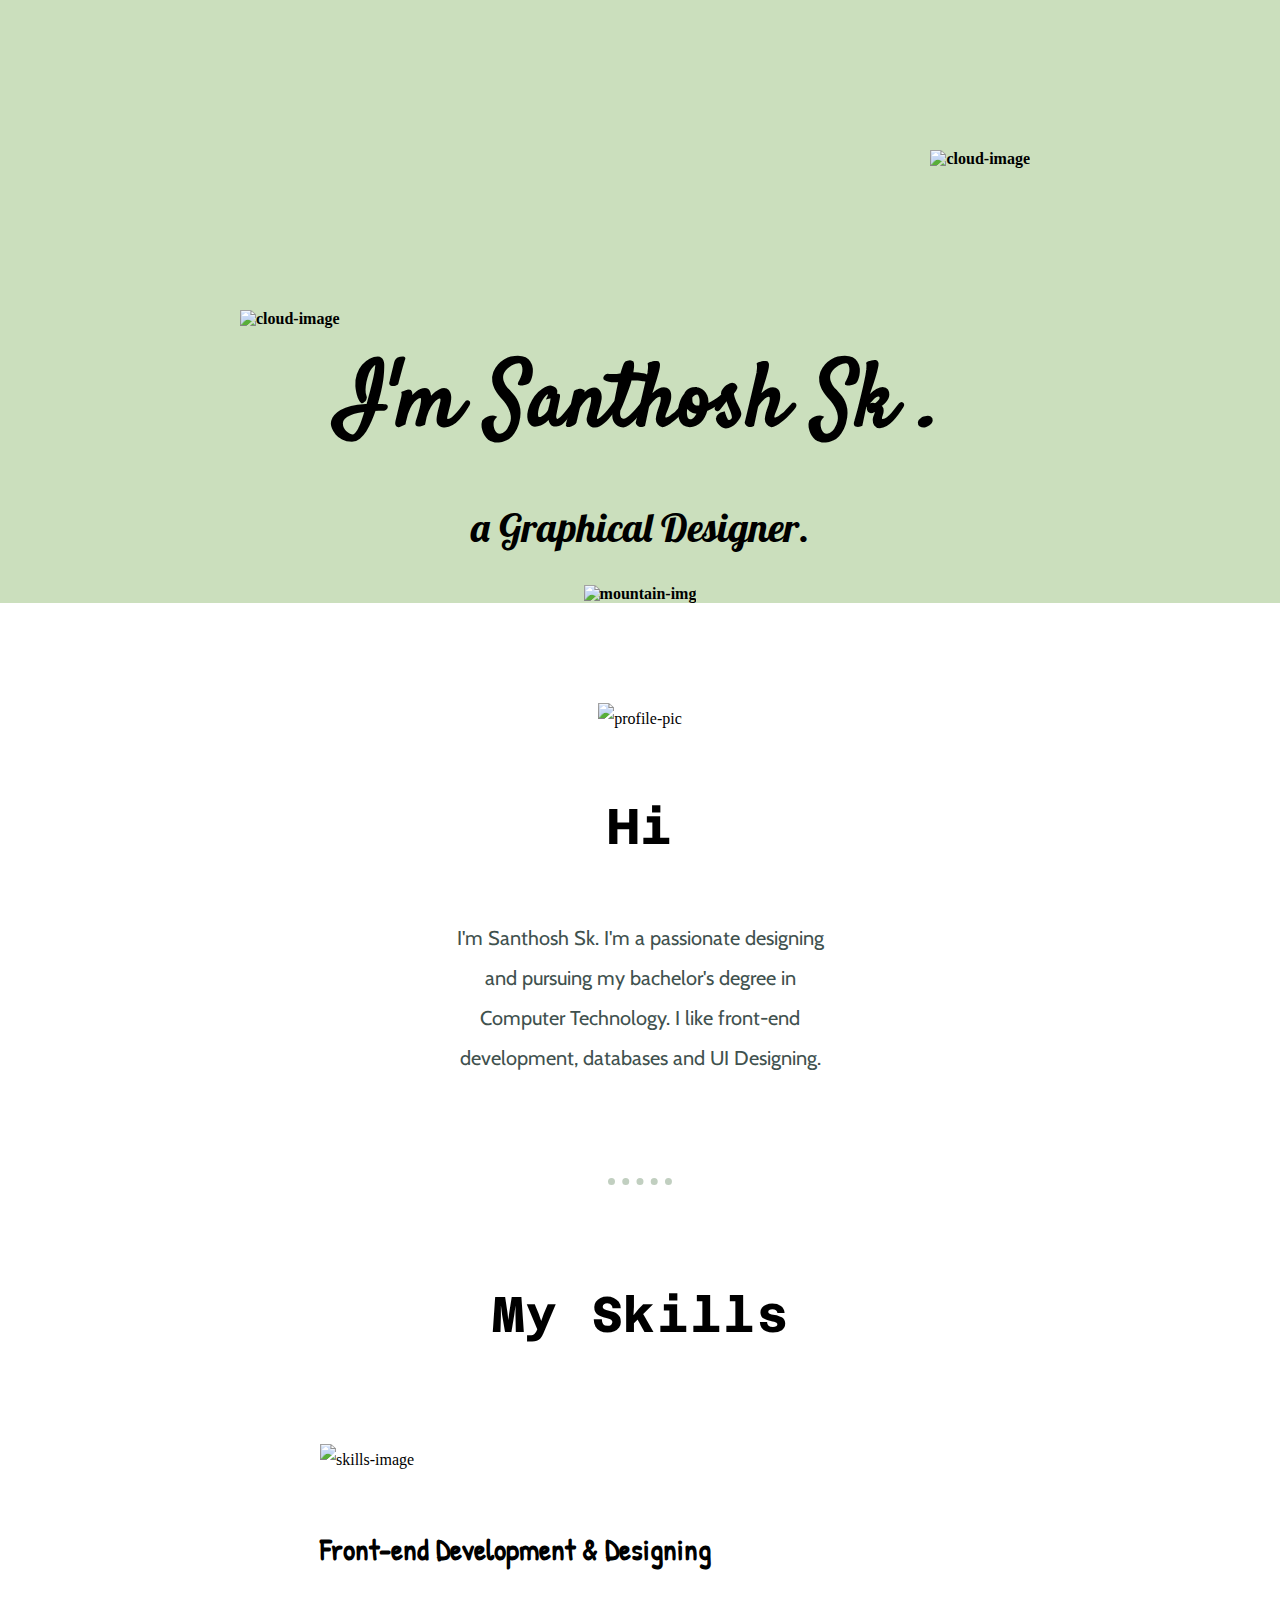
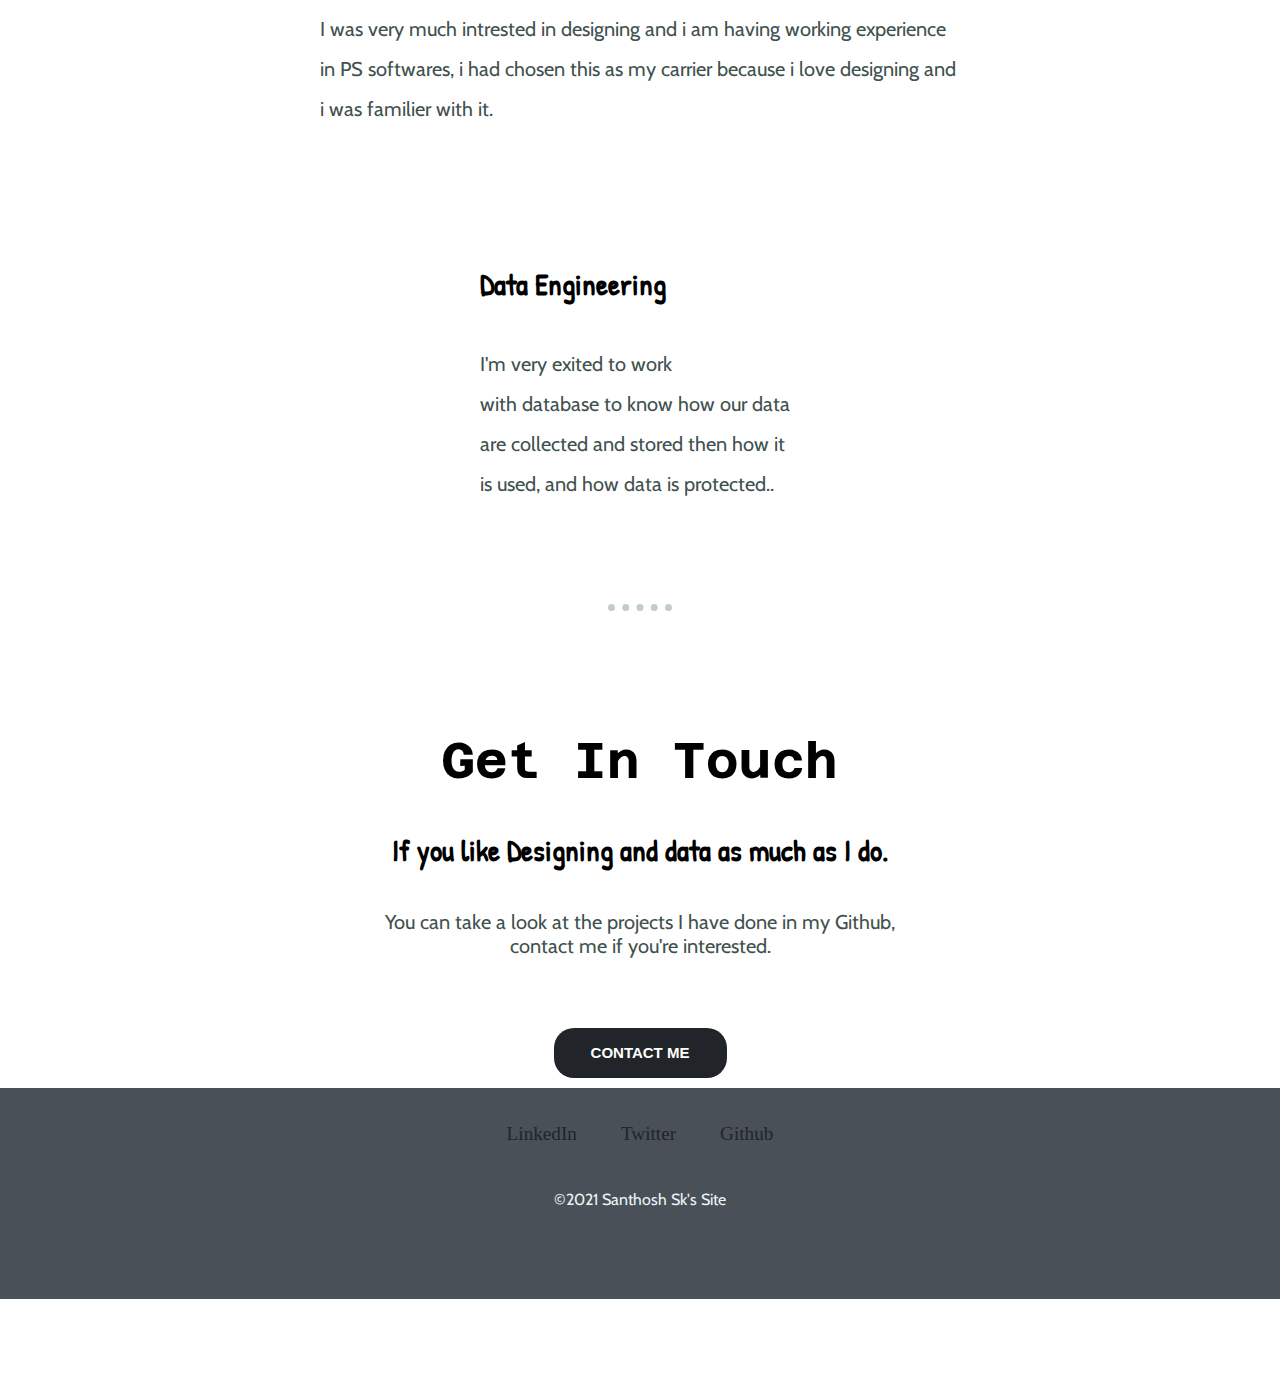
==== index.html @ ff0a8083 "Rename indexes.html to index.html" ====
<!DOCTYPE html>
<html lang="en" dir="ltr">

<head>
  <meta charset="utf-8">
  <title>Santhosh Sk's site</title>
  <link rel="stylesheet" href="style.css">
  <link rel="icon" href="icon.png">
  <link rel="preconnect" href="https://fonts.googleapis.com">
  <link rel="preconnect" href="https://fonts.gstatic.com" crossorigin>
  <link href="https://fonts.googleapis.com/css2?family=Cabin&family=Lobster&family=Ma+Shan+Zheng&family=Satisfy&display=swap" rel="stylesheet">
  <link rel="preconnect" href="https://fonts.googleapis.com">
  <link rel="preconnect" href="https://fonts.gstatic.com" crossorigin>
  <link rel="preconnect" href="https://fonts.googleapis.com">
  <link rel="preconnect" href="https://fonts.gstatic.com" crossorigin>
  <link href="https://fonts.googleapis.com/css2?family=Azeret+Mono:wght@500&family=Patrick+Hand&display=swap" rel="stylesheet">
</head>

<body>
  <div class="top">
    <img class="top-cloud" src="images/cloud.png" alt="cloud-image">
    <h1 class="">I'm Santhosh Sk .</h1>
    <h2 class="intro">a Graphical Designer.</h2>
    <img class="bottom-cloud" src="images/cloud.png" alt="cloud-image">
    <img class="mountain" src="images/mountain.png" alt="mountain-img">
  </div>
  <div class="middle-container">
    <div class="profile">
      <img src="images/profile-modified.png" alt="profile-pic">
      <h2>Hi</h2>
      <p class="intro-description">I'm Santhosh Sk. I'm a passionate designing and  pursuing my bachelor's degree in Computer Technology. I like front-end development, databases and UI Designing.</p>
    </div>
    <hr>
    <div class="skills">
      <h2 class="myskill">My Skills</h2>
      <div class="skill-row">
        <img class="skill-code" src="https://media.giphy.com/media/17b875GGvV9m9sLmNc/giphy.gif" alt="skills-image">
        <h3 class="h3-skill1">Front-end Development & Designing</h3>
        <p class="code-skill-description">I was very much intrested in designing and i am having working experience in PS softwares, i had chosen this as my carrier because i love designing and i was familier with it.
      <div class="skill-row">
        <iframe src="https://giphy.com/embed/n6mEMqAuYOQ8l8qcEE" frameBorder="0" class="skill-data" allowFullScreen></iframe>

        <h3 class="h3-skill2">Data Engineering</h3>
        <p class="data-skill-description">I'm very exited to work with database to know how our data are collected and stored then how it is used, and how data is protected..</p>
      </div>
    </div>
    <hr>
    <div class="contact-me">
      <h2 class="contact-description">Get In Touch</h2>
      <h3 class="contact-description">If you like Designing and data as much as I do.</h3>
      <p class="contact-description">You can take a look at the projects I have done in my Github, contact me if you're interested.</p>
      <a class="btn" href="mailto:santhoshskblack@email.com">CONTACT ME</a>
    </div>
  </div>


  <div class="bottom-container">
    <a class="footer-link" href="https://www.linkedin.com/" target="_blank">LinkedIn</a>
    <a class="footer-link" href="https://twitter.com/" target="_blank">Twitter</a>
    <a class="footer-link" href="https://github.com/santhoshsk17" target="_blank">Github</a>
    <p class="copyright">©2021 Santhosh Sk's Site</p>
  </div>
</body>

</html>
---- style.css ----
.top {
  background-color: #cbdfbd;
  position: relative;
  padding-top: 320px;
  font-weight: bold;
}

.middle-container {
  margin: 100px auto;
}

.profile {
  text-align: center;
  line-height: 2;
}

.bottom-container {
  background-color: #495057;
  padding: 35px;
}

.contact-description {
  padding: 20px;
  width: 40%;
  margin: auto;

}

body {
  margin: 0;
  text-align: center;
}

h1 {
  margin: 20px auto 0 auto;
  font-family: 'Satisfy', cursive;
  font-size: 562.5%;
  color: #black;
}

h3 {
  font-family: 'Patrick Hand', cursive;
  color: #black;
  font-size: 1.875rem;
}

.intro {
  font-family: 'Lobster', cursive;
  font-size: 2.5rem;
  color: #black;
  font-weight: normal;
}

.intro-description{
  width: 30%;
  margin:auto;
}

h2 {
  font-family: 'Azeret Mono', monospace;
  color: #black;
  font-size: 3.125rem;
}

p {
  font-family: 'Cabin', sans-serif;
  color: #40514E;
  font-size: 1.25rem;
}

hr {
  width: 5%;
  border-style: dotted none none;
  border-width: 7px;
  border-color: #C1CFC0;
  margin: 100px auto;
}

a{
  text-decoration: none;
  font-size: 1.2em;
  margin: 10px 20px;
}

a:hover{
  color: white;
}

.bottom-cloud {
  position: absolute;
  left: 240px;
  bottom: 275px;
}

.top-cloud {
  position: absolute;
  right: 250px;
  top: 150px;
}

.footer-link {
  color: #212529;

}

.copyright {
  color: #EAF6F6;
  margin: 45px 0 55px 0;
  font-size: 1rem;
}

.skill-row {
  width: 50%;
  margin: 100px auto;
  text-align: left;
  line-height: 2;
}

.skill-code {
  width: 25%;
  float: left;
  padding-right: 20px;
}

.skill-data {
  width: 25%;
  padding: 0 10px 0 0;
  float: right;
}

.h3-skill1 {
  padding-top: 75px;
}

.h3-skill2 {
  padding-top: 25px;
}


.btn {
  -webkit-border-radius: 20px;
  -moz-border-radius: 20px;
  border-radius: 20px;
  height: 30px;
  line-height: 30px;
  color: #FFFFFF;
  font-family: Helvetica;
  width: 153px;
  font-size: 15px;
  font-weight: 600;
  padding: 10px;
  background-color: #212529;
  text-decoration: none;
  display: inline-block;
  cursor: pointer;
  text-align: center;
  margin-top: 50px;
}

.btn:hover {
  border: ridge #0059A0 1px;
  background: #A0B2CF;
  background-image: -webkit-linear-gradient(top, #A0B2CF, #85B8F1);
  background-image: -moz-linear-gradient(top, #A0B2CF, #85B8F1);
  background-image: -ms-linear-gradient(top, #A0B2CF, #85B8F1);
  background-image: -o-linear-gradient(top, #A0B2CF, #85B8F1);
  background-image: -webkit-gradient(to bottom, #A0B2CF, #85B8F1);
  -webkit-border-radius: 20px;
  -moz-border-radius: 20px;
  border-radius: 20px;
  text-decoration: none;
}
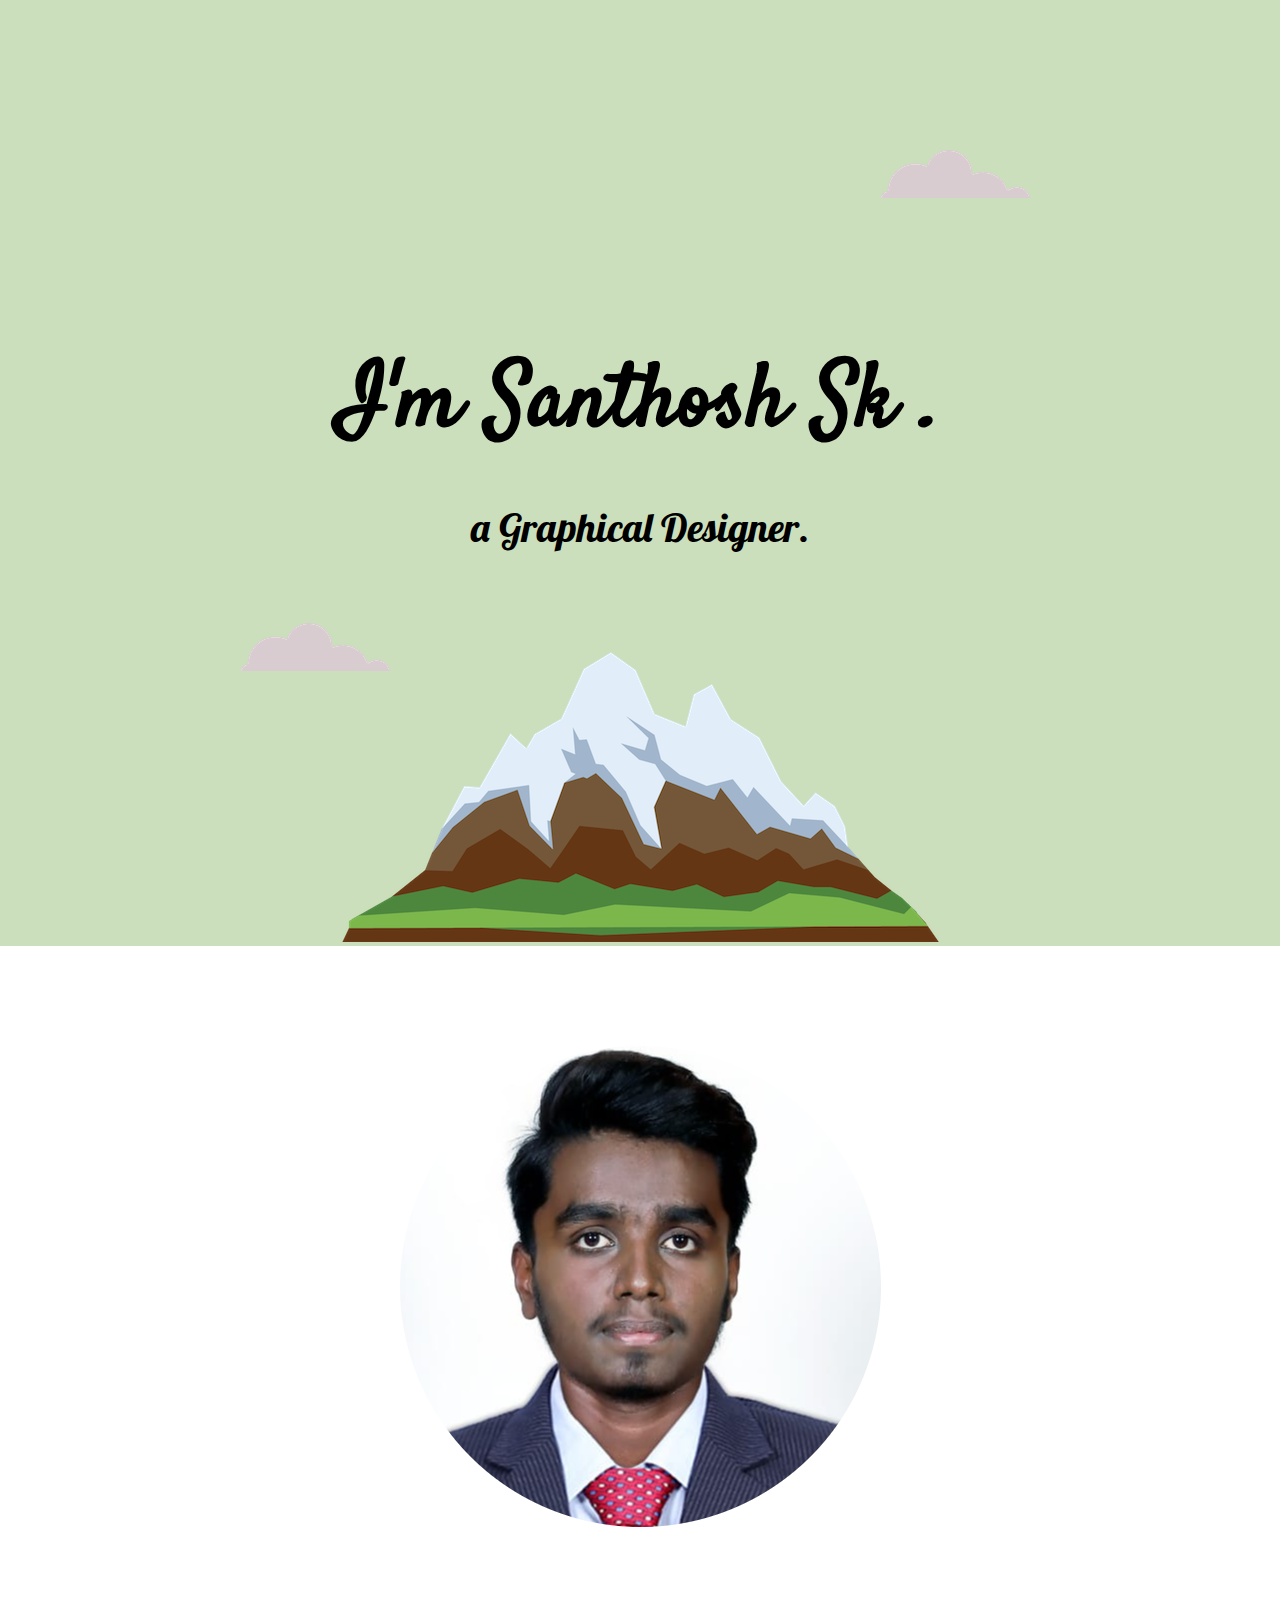
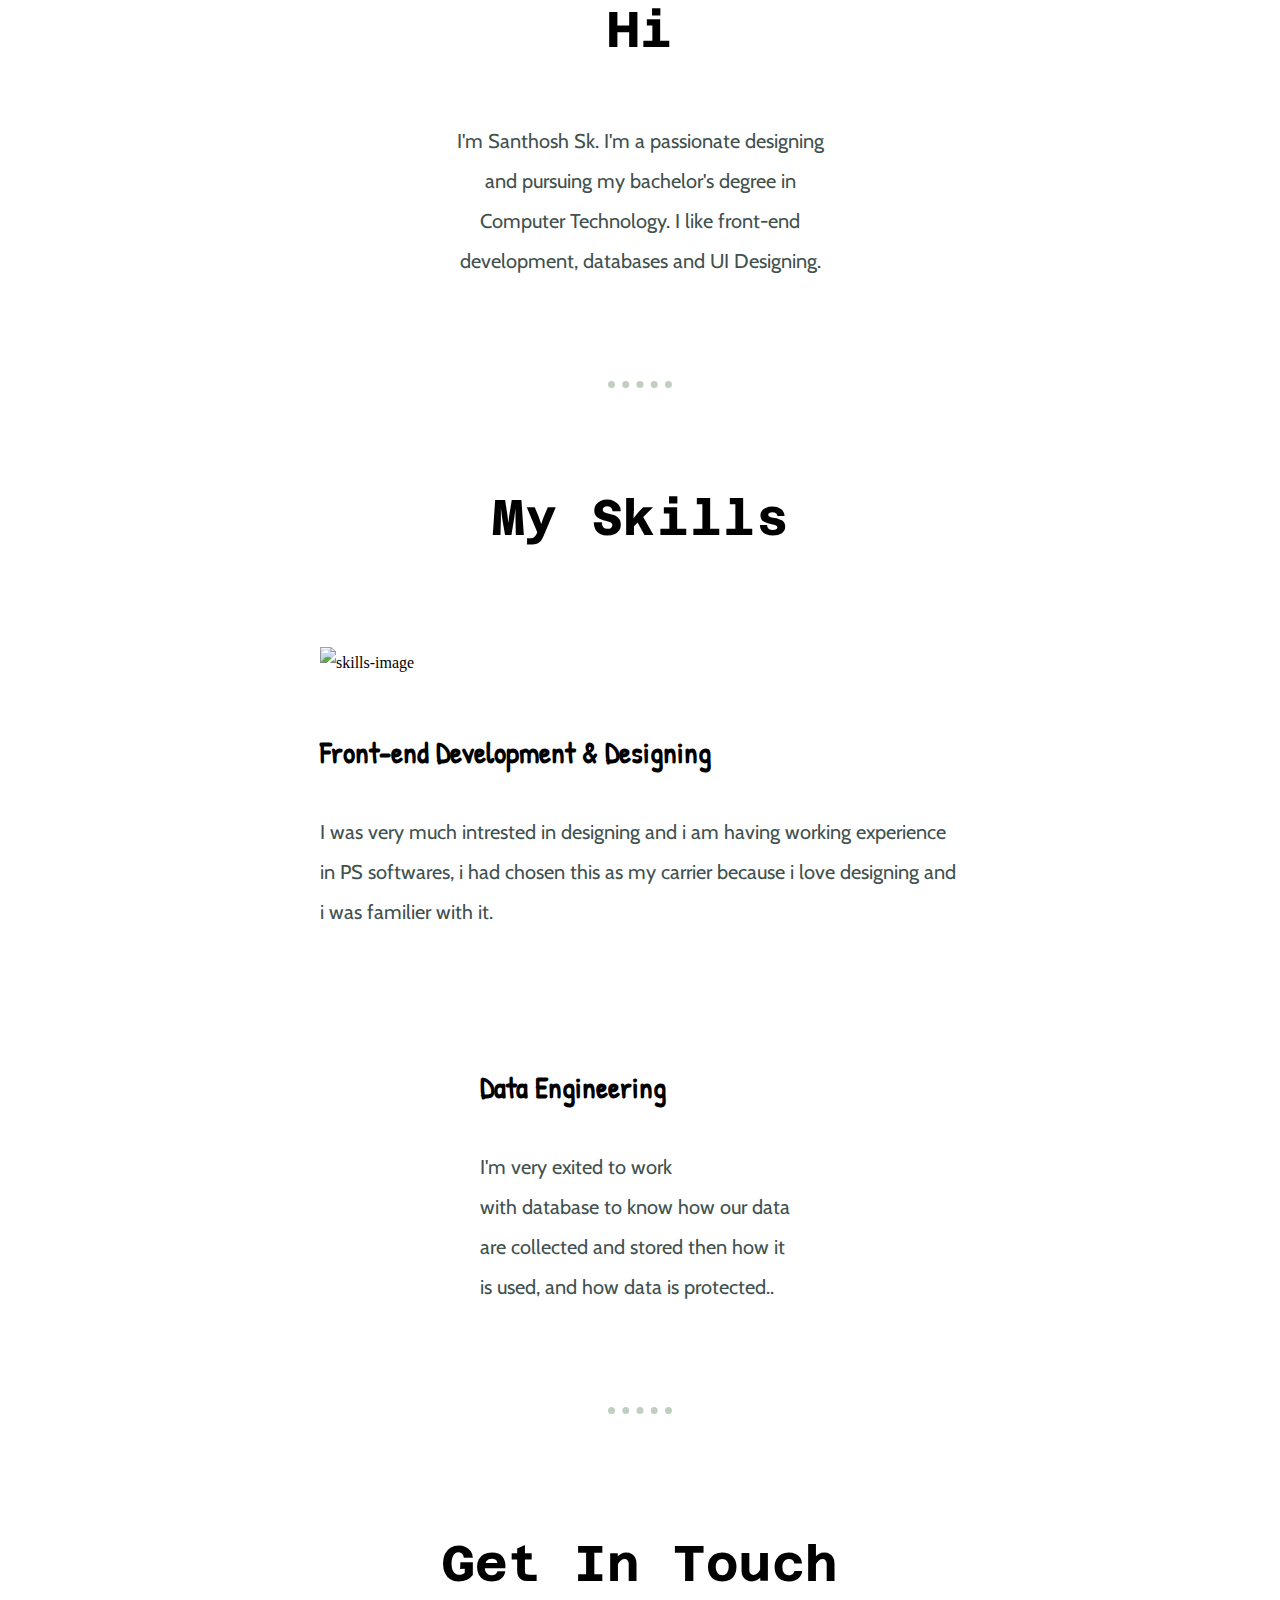
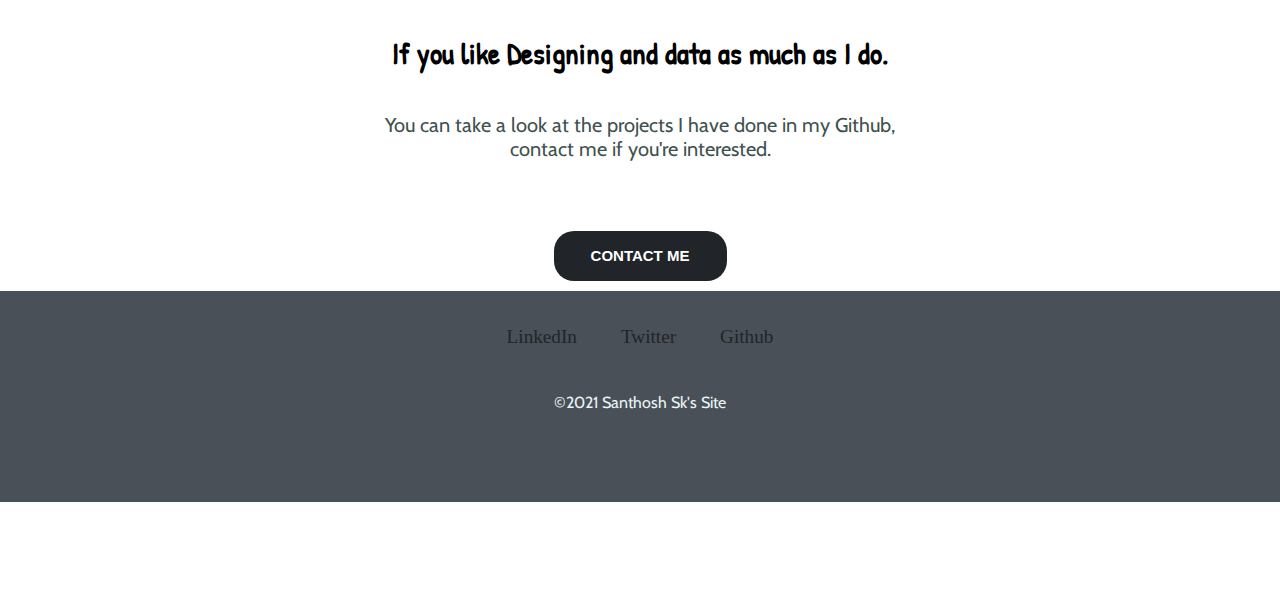
==== commit 7a0ebff8: "Update index.html" ====
--- a/index.html
+++ b/index.html
@@ -1,5 +1,5 @@
 <!DOCTYPE html>
-<html lang="en" dir="ltr">
+<html lang="en">
 
 <head>
   <meta charset="utf-8">
@@ -18,15 +18,15 @@
 
 <body>
   <div class="top">
-    <img class="top-cloud" src="images/cloud.png" alt="cloud-image">
+    <img class="top-cloud" src="./cloud.png" alt="cloud-image">
     <h1 class="">I'm Santhosh Sk .</h1>
     <h2 class="intro">a Graphical Designer.</h2>
-    <img class="bottom-cloud" src="images/cloud.png" alt="cloud-image">
-    <img class="mountain" src="images/mountain.png" alt="mountain-img">
+    <img class="bottom-cloud" src="./cloud.png" alt="cloud-image">
+    <img class="mountain" src="./mountain.png" alt="mountain-img">
   </div>
   <div class="middle-container">
     <div class="profile">
-      <img src="images/profile-modified.png" alt="profile-pic">
+      <img src="./profile-modified.png" alt="profile-pic">
       <h2>Hi</h2>
       <p class="intro-description">I'm Santhosh Sk. I'm a passionate designing and  pursuing my bachelor's degree in Computer Technology. I like front-end development, databases and UI Designing.</p>
     </div>
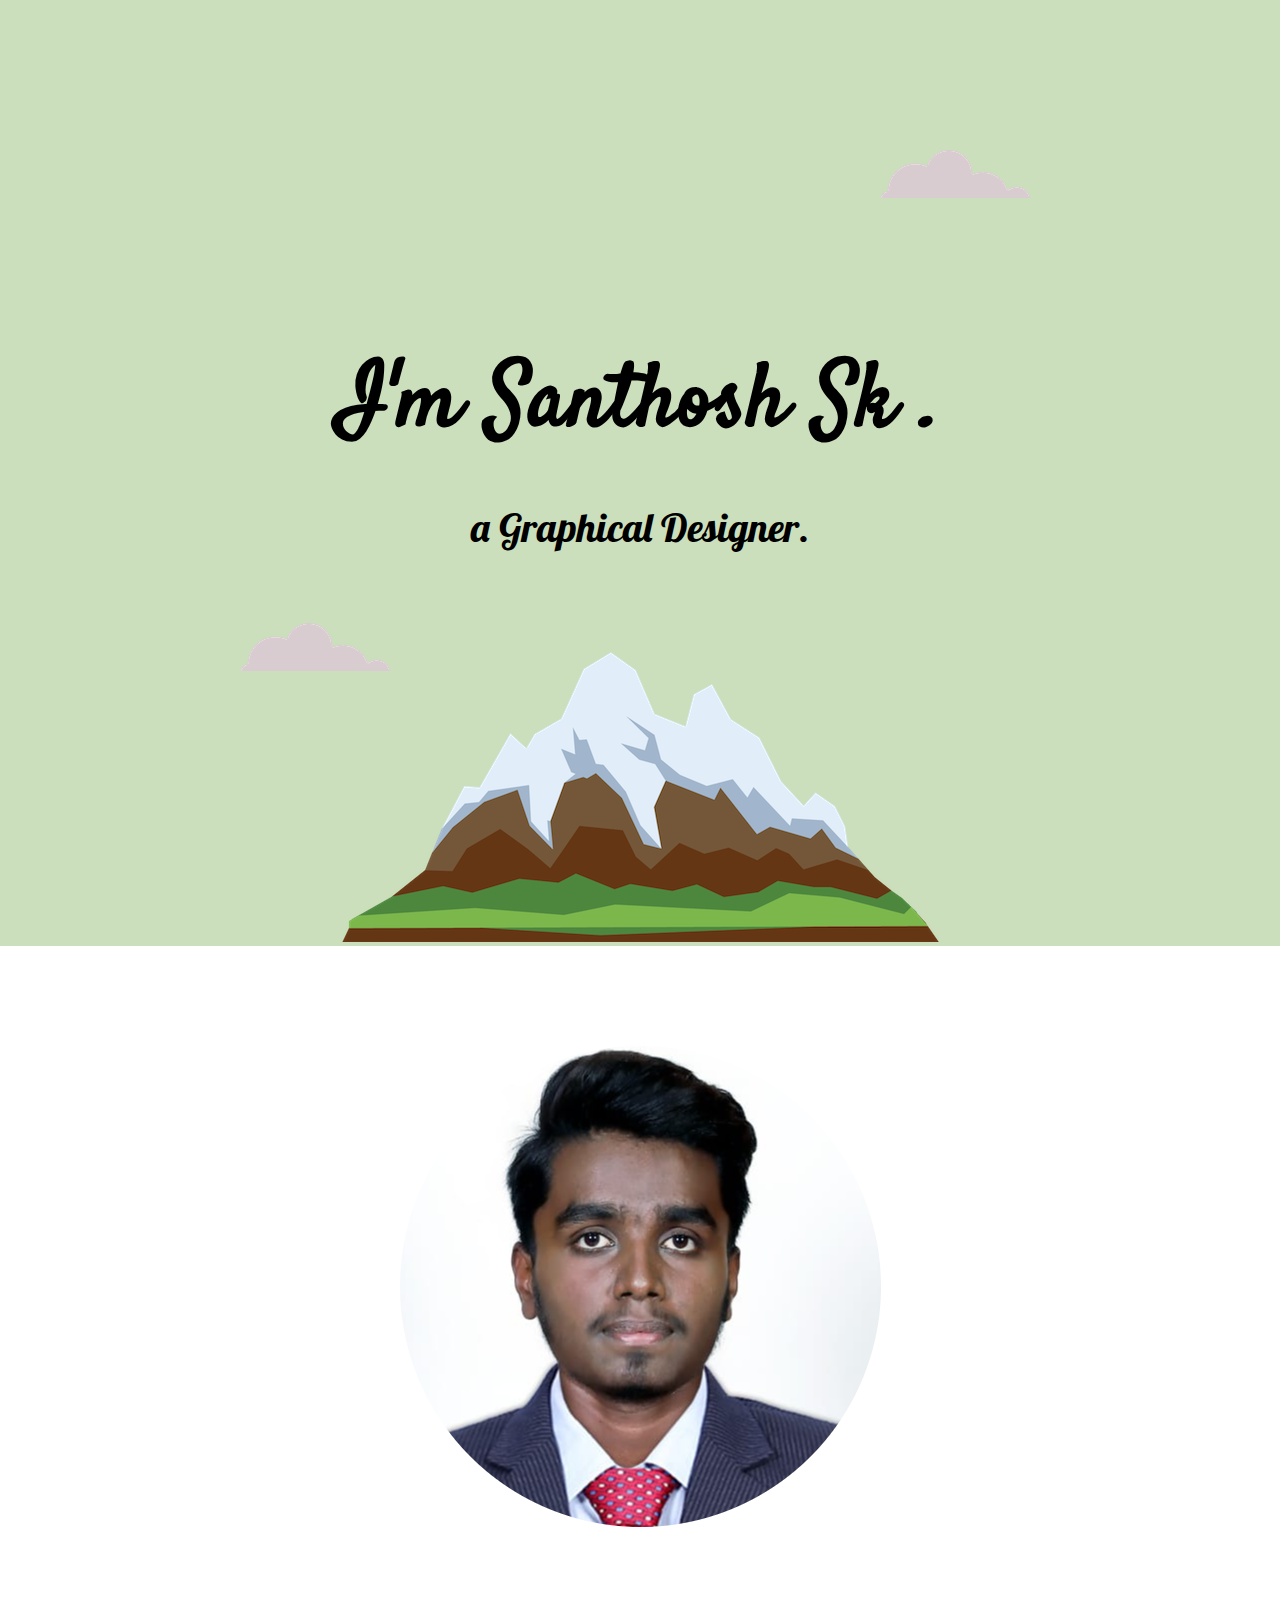
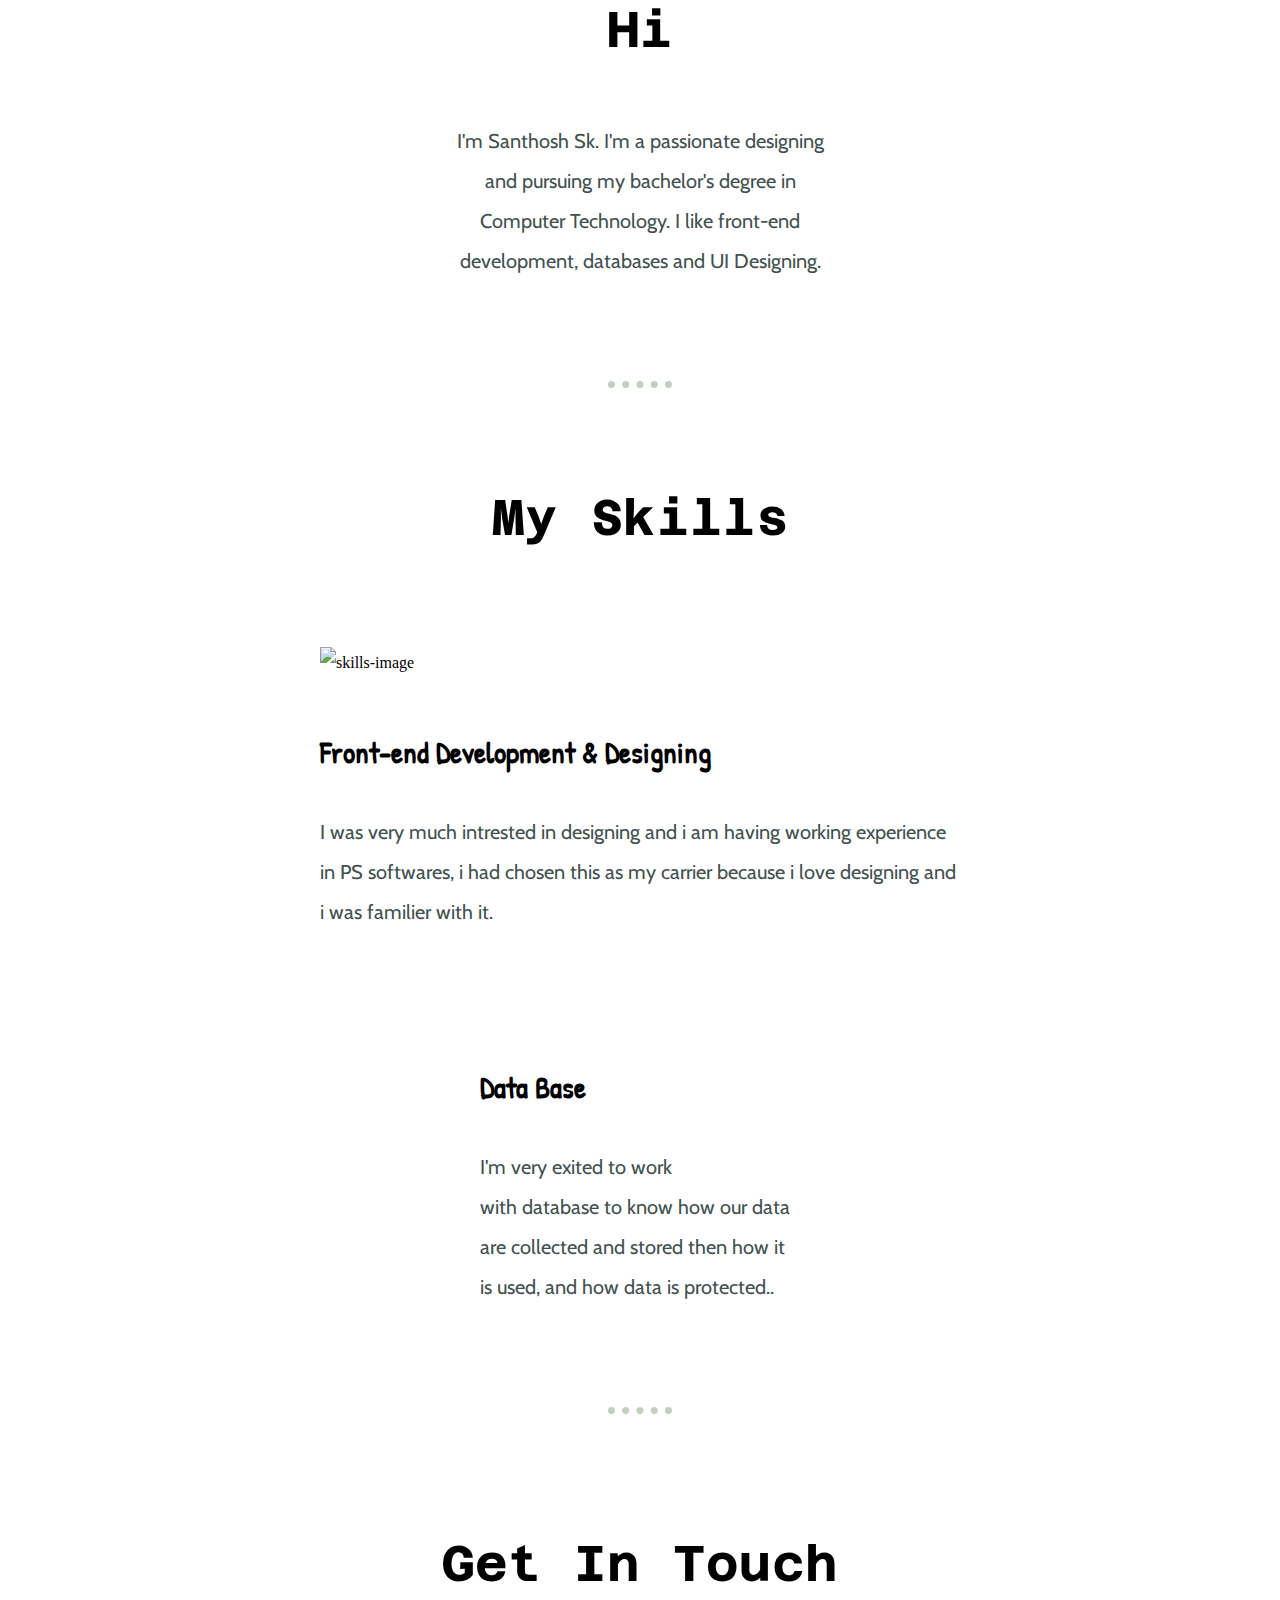
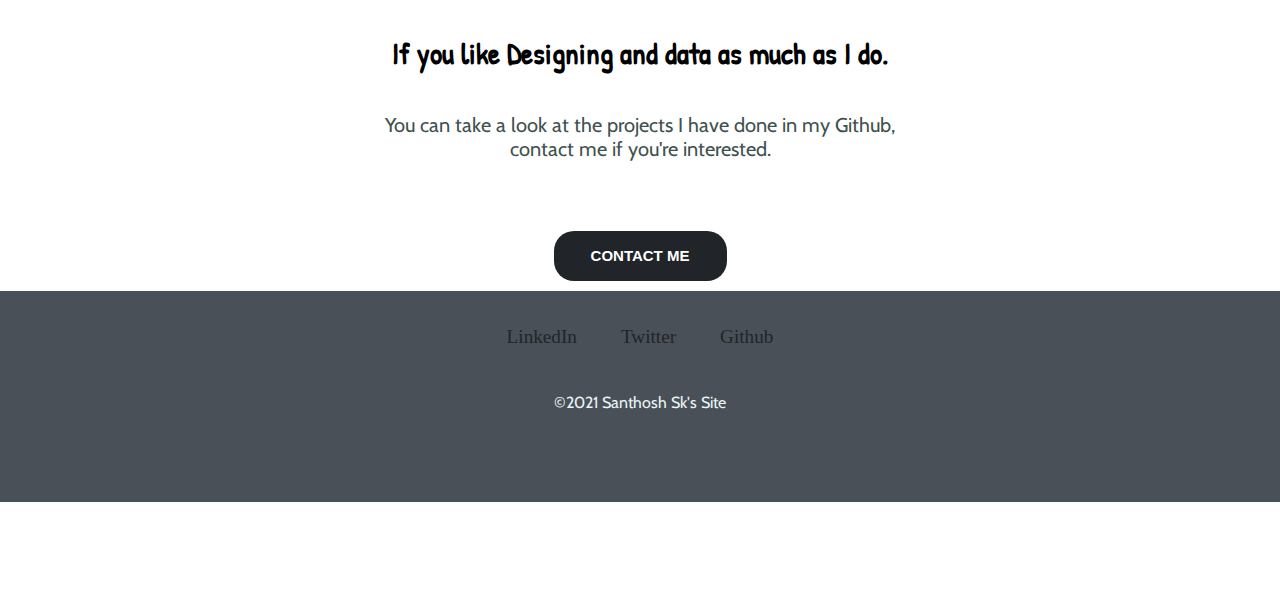
==== commit be294beb: "Update index.html" ====
--- a/index.html
+++ b/index.html
@@ -18,15 +18,15 @@
 
 <body>
   <div class="top">
-    <img class="top-cloud" src="./cloud.png" alt="cloud-image">
+    <img class="top-cloud" src="cloud.png" alt="cloud-image">
     <h1 class="">I'm Santhosh Sk .</h1>
     <h2 class="intro">a Graphical Designer.</h2>
-    <img class="bottom-cloud" src="./cloud.png" alt="cloud-image">
-    <img class="mountain" src="./mountain.png" alt="mountain-img">
+    <img class="bottom-cloud" src="cloud.png" alt="cloud-image">
+    <img class="mountain" src="mountain.png" alt="mountain-img">
   </div>
   <div class="middle-container">
     <div class="profile">
-      <img src="./profile-modified.png" alt="profile-pic">
+      <img src="profile-modified.png" alt="profile-pic">
       <h2>Hi</h2>
       <p class="intro-description">I'm Santhosh Sk. I'm a passionate designing and  pursuing my bachelor's degree in Computer Technology. I like front-end development, databases and UI Designing.</p>
     </div>
@@ -40,7 +40,7 @@
       <div class="skill-row">
         <iframe src="https://giphy.com/embed/n6mEMqAuYOQ8l8qcEE" frameBorder="0" class="skill-data" allowFullScreen></iframe>
 
-        <h3 class="h3-skill2">Data Engineering</h3>
+        <h3 class="h3-skill2">Data Base</h3>
         <p class="data-skill-description">I'm very exited to work with database to know how our data are collected and stored then how it is used, and how data is protected..</p>
       </div>
     </div>
